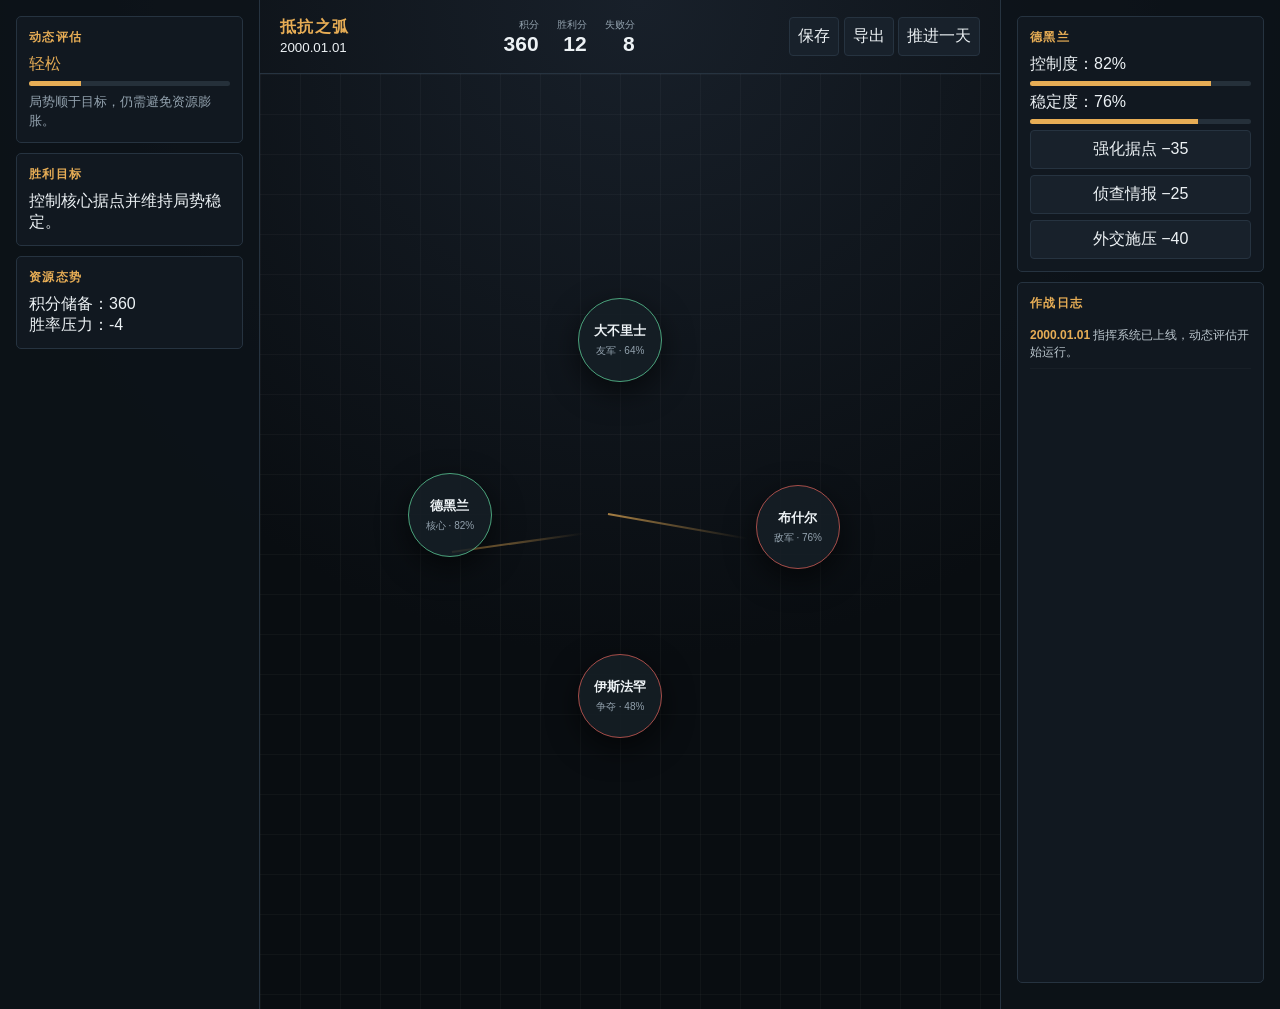
==== v2.html @ ea5e4045 "feat: 新增可独立运行的动态难度战略实验场版本" ====
<!DOCTYPE html>
<html lang="zh-CN">
<head>
<meta charset="UTF-8"><meta name="viewport" content="width=device-width,initial-scale=1"><title>抵抗之弧 · 战略实验场</title>
<style>
:root{--bg:#090d11;--panel:#111820;--panel2:#18212b;--line:#263340;--text:#edf2f5;--muted:#93a2ae;--amber:#e7ad55;--green:#64c89a;--red:#df746b;--cyan:#67b9d2}*{box-sizing:border-box}body{margin:0;background:radial-gradient(circle at 50% 0,#18202a,#090d11 55%);color:var(--text);font-family:'Microsoft YaHei UI',sans-serif}button,input,select{font:inherit}button{cursor:pointer}.shell{min-height:100vh;display:grid;grid-template-columns:260px 1fr 280px}.rail,.side{background:#0d1319cc;border-right:1px solid var(--line);padding:16px}.side{border-right:0;border-left:1px solid var(--line)}.main{display:flex;flex-direction:column}.top{height:74px;border-bottom:1px solid var(--line);display:flex;align-items:center;justify-content:space-between;padding:0 20px}.brand b{color:var(--amber);letter-spacing:.08em}.stats{display:flex;gap:18px}.stat{text-align:right}.stat span{display:block;color:var(--muted);font-size:10px}.stat b{font-size:21px}.map{position:relative;flex:1;min-height:520px;overflow:hidden}.grid{position:absolute;inset:0;background-image:linear-gradient(#ffffff08 1px,transparent 1px),linear-gradient(90deg,#ffffff08 1px,transparent 1px);background-size:40px 40px}.node{position:absolute;width:84px;height:84px;border:1px solid var(--line);border-radius:50%;display:grid;place-items:center;background:#151e26dd;text-align:center;box-shadow:0 10px 30px #0009;transition:.25s}.node:hover,.node.selected{border-color:var(--amber);transform:translateY(-3px)}.node b{display:block;font-size:13px}.node i{font-style:normal;color:var(--muted);font-size:10px}.node.enemy{border-color:#a64d49}.node.own{border-color:#4aa27b}.arc{position:absolute;height:2px;background:linear-gradient(90deg,var(--amber),transparent);transform-origin:left center;opacity:.7}.panel{background:var(--panel);border:1px solid var(--line);border-radius:5px;padding:12px;margin-bottom:10px}.panel h3{margin:0 0 8px;font-size:12px;color:var(--amber);letter-spacing:.12em}.meter{height:5px;background:#25303a;border-radius:4px;overflow:hidden;margin:6px 0}.meter i{display:block;height:100%;background:var(--amber);transition:.4s}.actions{display:grid;gap:6px}.actions button,.top button{border:1px solid var(--line);background:var(--panel2);color:var(--text);border-radius:4px;padding:8px}.actions button:hover,.top button:hover{border-color:var(--amber);color:var(--amber)}.difficulty{color:var(--amber)}.log{height:calc(100vh - 250px);overflow:auto}.log div{border-bottom:1px solid #ffffff08;padding:7px 0;font-size:12px;color:#bbc6cd}.log b{color:var(--amber)}.log .good{color:var(--green)}.log .bad{color:var(--red)}@media(max-width:900px){.shell{grid-template-columns:1fr}.rail,.side{display:none}.map{min-height:520px}}
</style>
</head>
<body>
<div class="shell">
<aside class="rail"><div class="panel"><h3>动态评估</h3><div class="difficulty" id="difficulty">标准</div><div class="meter"><i id="pressure" style="width:35%"></i></div><small id="reason" style="color:var(--muted)">局势尚未形成明显压力。</small></div><div class="panel"><h3>胜利目标</h3><div id="objective">控制核心据点并维持局势稳定。</div></div><div class="panel"><h3>资源态势</h3><div id="resources"></div></div></aside>
<main class="main"><header class="top"><div class="brand"><b>抵抗之弧</b><br><small id="date">2000.01.01</small></div><div class="stats"><div class="stat"><span>积分</span><b id="points">360</b></div><div class="stat"><span>胜利分</span><b id="victory">12</b></div><div class="stat"><span>失败分</span><b id="failure">8</b></div></div><div><button onclick="saveGame()">保存</button> <button onclick="exportSave()">导出</button> <button onclick="advanceDay()">推进一天</button></div></header><section class="map" id="map"><div class="grid"></div><div class="arc" style="left:26%;top:51%;width:18%;transform:rotate(-8deg)"></div><div class="arc" style="left:47%;top:47%;width:19%;transform:rotate(10deg)"></div><div class="node own selected" data-id="tehran" style="left:20%;top:43%"><div><b>德黑兰</b><i>核心 · 82%</i></div></div><div class="node own" data-id="tabriz" style="left:43%;top:24%"><div><b>大不里士</b><i>友军 · 64%</i></div></div><div class="node enemy" data-id="isfahan" style="left:43%;top:62%"><div><b>伊斯法罕</b><i>争夺 · 48%</i></div></div><div class="node enemy" data-id="bushehr" style="left:67%;top:44%"><div><b>布什尔</b><i>敌军 · 76%</i></div></div></section></main>
<aside class="side"><div class="panel"><h3 id="selectedName">德黑兰</h3><div id="selectedInfo"></div><div class="actions"><button onclick="action('reinforce')">强化据点 <span>−35</span></button><button onclick="action('intel')">侦查情报 <span>−25</span></button><button onclick="action('diplomacy')">外交施压 <span>−40</span></button></div></div><div class="panel"><h3>作战日志</h3><div class="log" id="log"></div></div></aside>
</div>
<script>
const nodes={tehran:{name:'德黑兰',side:'own',control:82,stability:76},tabriz:{name:'大不里士',side:'own',control:64,stability:58},isfahan:{name:'伊斯法罕',side:'enemy',control:48,stability:44},bushehr:{name:'布什尔',side:'enemy',control:76,stability:69}};
let s=JSON.parse(localStorage.getItem('svvip-v2-save')||'null')||{day:1,points:360,victory:12,failure:8,selected:'tehran',log:[{text:'指挥系统已上线，动态评估开始运行。',type:''}]};
const $=id=>document.getElementById(id);const names={reinforce:'强化据点',intel:'侦查情报',diplomacy:'外交施压'};
function date(){let d=new Date(2000,0, s.day);return d.getFullYear()+'.'+String(d.getMonth()+1).padStart(2,'0')+'.'+String(d.getDate()).padStart(2,'0')}
function assess(){let n=nodes[s.selected];let pressure=Math.max(0,Math.min(100,s.failure*1.7+(100-n.control)*.45+(100-n.stability)*.35-s.victory*.35));let level='轻松',reason='局势顺于目标，仍需避免资源膨胀。';if(pressure>62){level='地狱';reason='多重压力叠加，行动链可能随时断裂。'}else if(pressure>48){level='困难';reason='敌势与资源压力同时上升。'}else if(pressure>30){level='标准';reason='局势尚可控，关键节点需要保持关注。'}$('pressure').style.width=pressure+'%';$('difficulty').textContent=level;$('reason').textContent=reason}
function render(){$('date').textContent=date();$('points').textContent=s.points;$('victory').textContent=s.victory;$('failure').textContent=s.failure;let n=nodes[s.selected];$('selectedName').textContent=n.name;$('selectedInfo').innerHTML=`控制度：${n.control}%<div class="meter"><i style="width:${n.control}%"></i></div>稳定度：${n.stability}%<div class="meter"><i style="width:${n.stability}%"></i></div>`;$('resources').innerHTML=`<div>积分储备：${s.points}</div><div>胜率压力：${s.failure-s.victory}</div>`;assess();$('log').innerHTML=s.log.slice(-40).reverse().map(x=>`<div class="${x.type}"><b>${date()}</b> ${x.text}</div>`).join('')}
function add(text,type=''){s.log.push({text,type});if(s.log.length>100)s.log.shift()}
document.querySelectorAll('.node').forEach(e=>e.onclick=()=>{document.querySelectorAll('.node').forEach(n=>n.classList.remove('selected'));e.classList.add('selected');s.selected=e.dataset.id;render()});
function action(type){let n=nodes[s.selected],cost={reinforce:35,intel:25,diplomacy:40}[type];if(s.points<cost){add('积分不足，行动未能执行。','bad');render();return}s.points-=cost;if(type==='reinforce'){n.control=Math.min(100,n.control+7);n.stability=Math.min(100,n.stability+5);s.victory+=1;add(`${n.name}完成强化，控制度提升至 ${n.control}%。`,'good')}if(type==='intel'){n.stability=Math.max(0,n.stability-2);s.victory+=2;add(`侦查显示${n.name}稳定度为 ${n.stability}%，情报已录入。`,'good')}if(type==='diplomacy'){n.control=Math.min(100,n.control+3);n.stability=Math.min(100,n.stability+7);s.victory+=1;s.failure=Math.max(0,s.failure-1);add(`向${n.name}施加外交压力，局势风险下降。`,'good')}render()}
function advanceDay(){s.day++;s.points+=18+Math.round(nodes.tehran.control*.12);let own=Object.values(nodes).filter(n=>n.side==='own').reduce((a,n)=>a+n.control,0)/2;let enemy=Object.values(nodes).filter(n=>n.side==='enemy').reduce((a,n)=>a+n.control,0)/2;if(own>=enemy){s.victory+=1;add('友军据点整体态势改善。','good')}else{s.failure+=1;add('敌方压力继续增长，失败分上升。','bad')}Object.values(nodes).forEach(n=>n.control=Math.max(20,Math.min(100,n.control+(n.side==='enemy'?1:-1)+Math.round(Math.random()*3-1))));if(s.victory>=80&&s.day>3650){add('长期目标达成，战略胜利。','good')}if(s.failure>=92){add('失败阈值已触发，战局进入终局。','bad')}render()}
function saveGame(){localStorage.setItem('svvip-v2-save',JSON.stringify(s));add('战局已保存到本机。','good');render()}
function exportSave(){saveGame();const blob=new Blob([JSON.stringify(s,null,2)],{type:'application/json'}),url=URL.createObjectURL(blob),a=document.createElement('a');a.href=url;a.download='svvip-save.json';a.click();URL.revokeObjectURL(url)}
render();
</script>
</body>
</html>
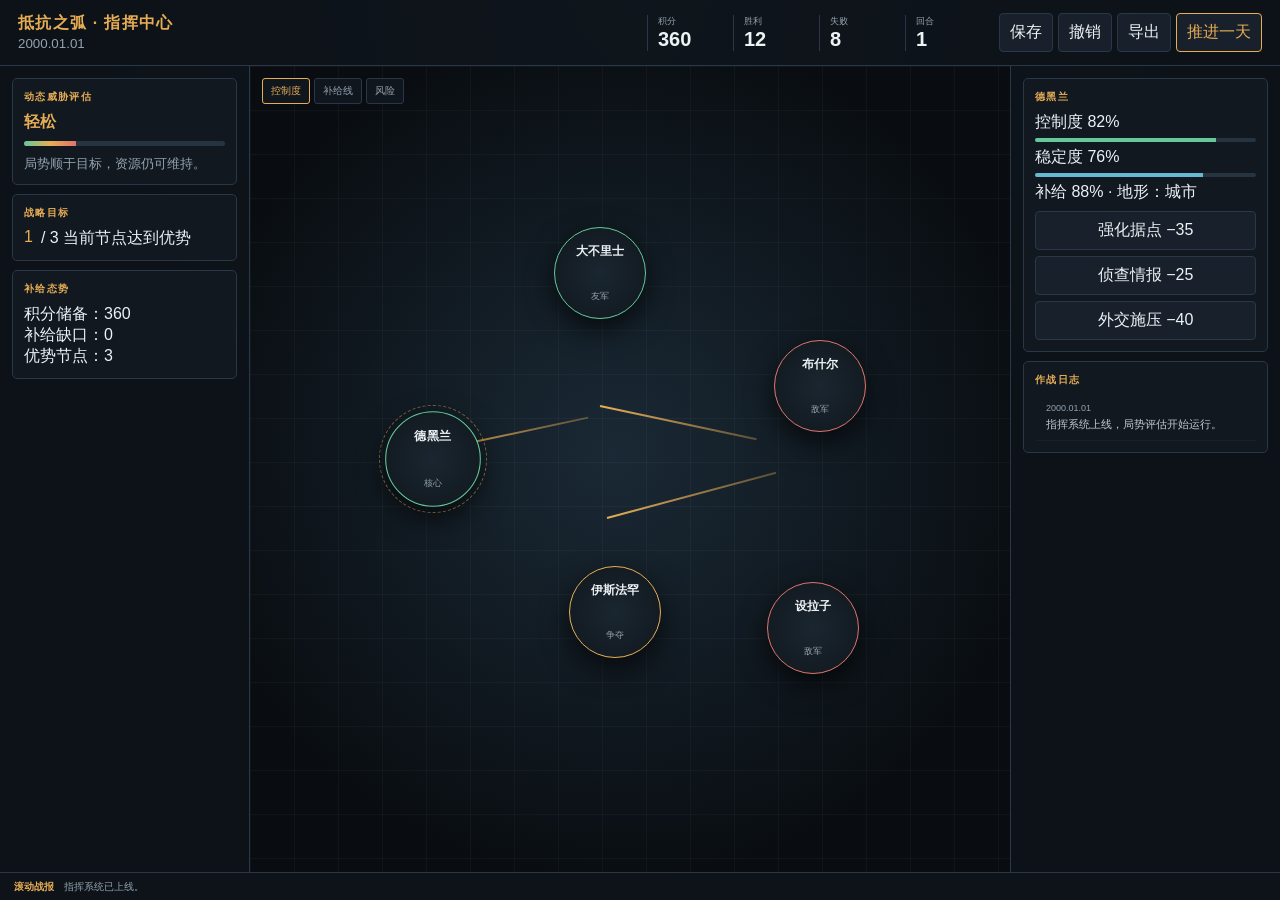
==== commit 37f0cb3a: "feat: 大幅完善单文件版动态难度、事件、撤销、存档与战报系统" ====
--- a/v2.html
+++ b/v2.html
@@ -1,31 +1,45 @@
-<!DOCTYPE html>
+<!doctype html>
 <html lang="zh-CN">
 <head>
-<meta charset="UTF-8"><meta name="viewport" content="width=device-width,initial-scale=1"><title>抵抗之弧 · 战略实验场</title>
+<meta charset="utf-8"><meta name="viewport" content="width=device-width,initial-scale=1">
+<title>抵抗之弧 · 战略指挥中心</title>
 <style>
-:root{--bg:#090d11;--panel:#111820;--panel2:#18212b;--line:#263340;--text:#edf2f5;--muted:#93a2ae;--amber:#e7ad55;--green:#64c89a;--red:#df746b;--cyan:#67b9d2}*{box-sizing:border-box}body{margin:0;background:radial-gradient(circle at 50% 0,#18202a,#090d11 55%);color:var(--text);font-family:'Microsoft YaHei UI',sans-serif}button,input,select{font:inherit}button{cursor:pointer}.shell{min-height:100vh;display:grid;grid-template-columns:260px 1fr 280px}.rail,.side{background:#0d1319cc;border-right:1px solid var(--line);padding:16px}.side{border-right:0;border-left:1px solid var(--line)}.main{display:flex;flex-direction:column}.top{height:74px;border-bottom:1px solid var(--line);display:flex;align-items:center;justify-content:space-between;padding:0 20px}.brand b{color:var(--amber);letter-spacing:.08em}.stats{display:flex;gap:18px}.stat{text-align:right}.stat span{display:block;color:var(--muted);font-size:10px}.stat b{font-size:21px}.map{position:relative;flex:1;min-height:520px;overflow:hidden}.grid{position:absolute;inset:0;background-image:linear-gradient(#ffffff08 1px,transparent 1px),linear-gradient(90deg,#ffffff08 1px,transparent 1px);background-size:40px 40px}.node{position:absolute;width:84px;height:84px;border:1px solid var(--line);border-radius:50%;display:grid;place-items:center;background:#151e26dd;text-align:center;box-shadow:0 10px 30px #0009;transition:.25s}.node:hover,.node.selected{border-color:var(--amber);transform:translateY(-3px)}.node b{display:block;font-size:13px}.node i{font-style:normal;color:var(--muted);font-size:10px}.node.enemy{border-color:#a64d49}.node.own{border-color:#4aa27b}.arc{position:absolute;height:2px;background:linear-gradient(90deg,var(--amber),transparent);transform-origin:left center;opacity:.7}.panel{background:var(--panel);border:1px solid var(--line);border-radius:5px;padding:12px;margin-bottom:10px}.panel h3{margin:0 0 8px;font-size:12px;color:var(--amber);letter-spacing:.12em}.meter{height:5px;background:#25303a;border-radius:4px;overflow:hidden;margin:6px 0}.meter i{display:block;height:100%;background:var(--amber);transition:.4s}.actions{display:grid;gap:6px}.actions button,.top button{border:1px solid var(--line);background:var(--panel2);color:var(--text);border-radius:4px;padding:8px}.actions button:hover,.top button:hover{border-color:var(--amber);color:var(--amber)}.difficulty{color:var(--amber)}.log{height:calc(100vh - 250px);overflow:auto}.log div{border-bottom:1px solid #ffffff08;padding:7px 0;font-size:12px;color:#bbc6cd}.log b{color:var(--amber)}.log .good{color:var(--green)}.log .bad{color:var(--red)}@media(max-width:900px){.shell{grid-template-columns:1fr}.rail,.side{display:none}.map{min-height:520px}}
+:root{--bg:#090d11;--panel:#111820;--panel2:#18212b;--line:#293746;--text:#edf2f5;--muted:#93a2ae;--amber:#e7ad55;--green:#64c89a;--red:#df746b;--cyan:#67b9d2}*{box-sizing:border-box}body{margin:0;background:radial-gradient(circle at 50% 0,#182431,#090d11 58%);color:var(--text);font-family:"Microsoft YaHei UI",sans-serif;overflow:hidden}button,input{font:inherit}button{cursor:pointer}.app{height:100vh;display:grid;grid-template-rows:66px 1fr 28px}.top{display:flex;align-items:center;gap:18px;padding:0 18px;border-bottom:1px solid var(--line);background:#0d1319dd}.brand{min-width:250px}.brand b{color:var(--amber);letter-spacing:.08em}.brand small{color:var(--muted)}.stats{display:flex;gap:10px;margin-left:auto}.stat{min-width:76px;border-left:1px solid var(--line);padding-left:10px}.stat span{display:block;color:var(--muted);font-size:9px}.stat b{font-size:20px}.actions{display:flex;gap:5px}.actions button,.cmd,.modal button{border:1px solid var(--line);background:var(--panel2);color:var(--text);border-radius:4px;padding:8px 10px}.actions button:hover,.cmd:hover,.modal button:hover{border-color:var(--amber);color:var(--amber)}.primary{border-color:var(--amber)!important;color:var(--amber)!important}.stage{min-height:0;display:grid;grid-template-columns:250px 1fr 270px}.rail,.lograil{min-height:0;overflow:auto;padding:12px;background:#0d1319cc}.rail{border-right:1px solid var(--line)}.lograil{border-left:1px solid var(--line)}.panel{background:var(--panel);border:1px solid var(--line);border-radius:5px;padding:11px;margin-bottom:9px}.panel h3{margin:0 0 8px;font-size:10px;color:var(--amber);letter-spacing:.13em}.pressure{height:5px;background:#263340;border-radius:4px;margin:8px 0;overflow:hidden}.pressure i{display:block;height:100%;background:linear-gradient(90deg,var(--green),var(--amber),var(--red));transition:.5s}.map{position:relative;overflow:hidden}.map:before{content:"";position:absolute;inset:0;background-image:linear-gradient(#ffffff08 1px,transparent 1px),linear-gradient(90deg,#ffffff08 1px,transparent 1px),radial-gradient(circle at 48% 48%,#1a2935,#090d11 75%);background-size:44px 44px,44px 44px,100% 100%}.map-toolbar{position:absolute;z-index:5;left:12px;top:12px;display:flex;gap:4px}.chip{border:1px solid var(--line);background:#111820d9;color:var(--muted);border-radius:3px;padding:5px 8px;font-size:10px}.chip.on{border-color:var(--amber);color:var(--amber)}.node{position:absolute;z-index:3;width:92px;height:92px;border:1px solid #4b5b68;border-radius:50%;display:grid;place-items:center;text-align:center;background:radial-gradient(circle,#1a2630,#10171d);box-shadow:0 10px 28px #000a;transition:.25s}.node:hover,.node.selected{border-color:var(--amber);transform:scale(1.04)}.node.own{border-color:var(--green)}.node.enemy{border-color:var(--red)}.node.contested{border-color:var(--amber)}.node b{display:block;font-size:12px}.node i{display:block;font-style:normal;color:var(--muted);font-size:9px}.ring{position:absolute;inset:-7px;border:1px dashed var(--amber);border-radius:50%;opacity:.45}.arc{position:absolute;z-index:1;height:2px;background:linear-gradient(90deg,var(--amber),#e7ad5555);transform-origin:left center}.map-tip{position:absolute;z-index:8;display:none;pointer-events:none;border-left:2px solid var(--amber);background:#0d1319ef;padding:7px 9px;font-size:10px}.meter{height:4px;background:#263340;border-radius:3px;overflow:hidden;margin:5px 0}.meter i{display:block;height:100%;transition:.4s}.objective{display:flex;gap:8px}.objective i{font-style:normal;color:var(--amber)}.logline{border-bottom:1px solid #ffffff09;padding:7px 2px 7px 9px;font-size:11px;color:#bdc8ce;line-height:1.55;border-left:2px solid transparent}.logline.good{border-left-color:var(--green);color:#afd4bf}.logline.bad{border-left-color:var(--red);color:#ddb0ab}.logline.warn{border-left-color:var(--amber);color:#dfc58e}.logline time{display:block;color:var(--muted);font-size:9px}.news{display:flex;align-items:center;gap:10px;padding:0 14px;border-top:1px solid var(--line);background:#0d1319;overflow:hidden;white-space:nowrap;color:var(--muted);font-size:10px}.news b{color:var(--amber)}.modalmask{position:fixed;z-index:50;inset:0;background:#050709cc;display:none;align-items:center;justify-content:center}.modalmask.show{display:flex}.modal{width:min(480px,calc(100% - 30px));border:1px solid var(--amber);border-top:3px solid var(--amber);background:var(--panel);padding:20px;border-radius:5px}.modal h2{margin:0 0 8px}.modal p{color:#bbc7ce;line-height:1.7}.choices{display:grid;gap:7px}.choices button{text-align:left}.toast{position:fixed;z-index:60;bottom:45px;left:50%;transform:translate(-50%,20px);border:1px solid var(--amber);background:#171f27;padding:9px 14px;border-radius:4px;opacity:0;transition:.25s}.toast.show{opacity:1;transform:translate(-50%,0)}@media(max-width:980px){.stage{grid-template-columns:1fr 220px}.rail{display:none}.brand{min-width:180px}.stats .stat:nth-child(n+3){display:none}}@media(max-width:680px){body{overflow:auto}.app{height:auto;min-height:100vh}.top{height:auto;min-height:66px;flex-wrap:wrap;padding:8px}.brand{min-width:150px}.stats{margin-left:0}.stage{height:620px;grid-template-columns:1fr}.lograil{display:none}.node{width:76px;height:76px}.actions button:nth-child(-n+2){display:none}.news{height:28px}}
 </style>
 </head>
 <body>
-<div class="shell">
-<aside class="rail"><div class="panel"><h3>动态评估</h3><div class="difficulty" id="difficulty">标准</div><div class="meter"><i id="pressure" style="width:35%"></i></div><small id="reason" style="color:var(--muted)">局势尚未形成明显压力。</small></div><div class="panel"><h3>胜利目标</h3><div id="objective">控制核心据点并维持局势稳定。</div></div><div class="panel"><h3>资源态势</h3><div id="resources"></div></div></aside>
-<main class="main"><header class="top"><div class="brand"><b>抵抗之弧</b><br><small id="date">2000.01.01</small></div><div class="stats"><div class="stat"><span>积分</span><b id="points">360</b></div><div class="stat"><span>胜利分</span><b id="victory">12</b></div><div class="stat"><span>失败分</span><b id="failure">8</b></div></div><div><button onclick="saveGame()">保存</button> <button onclick="exportSave()">导出</button> <button onclick="advanceDay()">推进一天</button></div></header><section class="map" id="map"><div class="grid"></div><div class="arc" style="left:26%;top:51%;width:18%;transform:rotate(-8deg)"></div><div class="arc" style="left:47%;top:47%;width:19%;transform:rotate(10deg)"></div><div class="node own selected" data-id="tehran" style="left:20%;top:43%"><div><b>德黑兰</b><i>核心 · 82%</i></div></div><div class="node own" data-id="tabriz" style="left:43%;top:24%"><div><b>大不里士</b><i>友军 · 64%</i></div></div><div class="node enemy" data-id="isfahan" style="left:43%;top:62%"><div><b>伊斯法罕</b><i>争夺 · 48%</i></div></div><div class="node enemy" data-id="bushehr" style="left:67%;top:44%"><div><b>布什尔</b><i>敌军 · 76%</i></div></div></section></main>
-<aside class="side"><div class="panel"><h3 id="selectedName">德黑兰</h3><div id="selectedInfo"></div><div class="actions"><button onclick="action('reinforce')">强化据点 <span>−35</span></button><button onclick="action('intel')">侦查情报 <span>−25</span></button><button onclick="action('diplomacy')">外交施压 <span>−40</span></button></div></div><div class="panel"><h3>作战日志</h3><div class="log" id="log"></div></div></aside>
-</div>
+<div class="app"><header class="top"><div class="brand"><b>抵抗之弧 · 指挥中心</b><br><small id="date"></small></div><div class="stats"><div class="stat"><span>积分</span><b id="points">0</b></div><div class="stat"><span>胜利</span><b id="victory">0</b></div><div class="stat"><span>失败</span><b id="failure">0</b></div><div class="stat"><span>回合</span><b id="turn">1</b></div></div><div class="actions"><button onclick="saveGame()">保存</button><button onclick="undo()" id="undoBtn">撤销</button><button onclick="exportSave()">导出</button><button class="primary" onclick="advanceDay()">推进一天</button></div></header>
+<div class="stage"><aside class="rail"><div class="panel"><h3>动态威胁评估</h3><b id="difficulty" style="color:var(--amber)">标准</b><div class="pressure"><i id="pressure" style="width:35%"></i></div><small id="reason" style="color:var(--muted)"></small></div><div class="panel"><h3>战略目标</h3><div class="objective"><i id="objectiveProgress">0</i><span>/ 3 当前节点达到优势</span></div></div><div class="panel"><h3>补给态势</h3><div id="resourceInfo"></div></div></aside>
+<main class="map" id="map"><div class="map-toolbar"><button class="chip on" onclick="setView(this,'control')">控制度</button><button class="chip" onclick="setView(this,'supply')">补给线</button><button class="chip" onclick="setView(this,'risk')">风险</button></div><div class="map-tip" id="mapTip"></div>
+<div class="arc" style="left:22%;top:48%;width:23%;transform:rotate(-12deg)"></div><div class="arc" style="left:46%;top:42%;width:21%;transform:rotate(12deg)"></div><div class="arc" style="left:47%;top:56%;width:23%;transform:rotate(-15deg)"></div>
+<div class="node own selected" data-id="tehran" style="left:18%;top:43%"><div class="ring"></div><b>德黑兰</b><i>核心</i></div><div class="node own" data-id="tabriz" style="left:40%;top:20%"><b>大不里士</b><i>友军</i></div><div class="node contested" data-id="isfahan" style="left:42%;top:62%"><b>伊斯法罕</b><i>争夺</i></div><div class="node enemy" data-id="shiraz" style="left:68%;top:64%"><b>设拉子</b><i>敌军</i></div><div class="node enemy" data-id="bushehr" style="left:69%;top:34%"><b>布什尔</b><i>敌军</i></div></main>
+<aside class="lograil"><div class="panel"><h3 id="selectedName">德黑兰</h3><div id="selectedInfo"></div><div style="display:grid;gap:6px;margin-top:8px"><button class="cmd" onclick="action('reinforce')">强化据点 −35</button><button class="cmd" onclick="action('intel')">侦查情报 −25</button><button class="cmd" onclick="action('diplomacy')">外交施压 −40</button></div></div><div class="panel"><h3>作战日志</h3><div id="log"></div></div></aside></div><footer class="news"><b>滚动战报</b><span id="ticker">指挥系统已上线。</span></footer></div>
+<div class="modalmask" id="eventMask"><div class="modal"><small id="eventTag" style="color:var(--amber)"></small><h2 id="eventTitle"></h2><p id="eventDesc"></p><div class="choices" id="eventChoices"></div></div></div><div class="modalmask" id="endingMask"><div class="modal"><small style="color:var(--amber)">战局结算</small><h2 id="endingTitle"></h2><p id="endingDesc"></p><div class="choices"><button onclick="restart()">重新开始</button><button onclick="exportSave()">导出战报</button></div></div></div><div class="toast" id="toast"></div>
 <script>
-const nodes={tehran:{name:'德黑兰',side:'own',control:82,stability:76},tabriz:{name:'大不里士',side:'own',control:64,stability:58},isfahan:{name:'伊斯法罕',side:'enemy',control:48,stability:44},bushehr:{name:'布什尔',side:'enemy',control:76,stability:69}};
-let s=JSON.parse(localStorage.getItem('svvip-v2-save')||'null')||{day:1,points:360,victory:12,failure:8,selected:'tehran',log:[{text:'指挥系统已上线，动态评估开始运行。',type:''}]};
-const $=id=>document.getElementById(id);const names={reinforce:'强化据点',intel:'侦查情报',diplomacy:'外交施压'};
-function date(){let d=new Date(2000,0, s.day);return d.getFullYear()+'.'+String(d.getMonth()+1).padStart(2,'0')+'.'+String(d.getDate()).padStart(2,'0')}
-function assess(){let n=nodes[s.selected];let pressure=Math.max(0,Math.min(100,s.failure*1.7+(100-n.control)*.45+(100-n.stability)*.35-s.victory*.35));let level='轻松',reason='局势顺于目标，仍需避免资源膨胀。';if(pressure>62){level='地狱';reason='多重压力叠加，行动链可能随时断裂。'}else if(pressure>48){level='困难';reason='敌势与资源压力同时上升。'}else if(pressure>30){level='标准';reason='局势尚可控，关键节点需要保持关注。'}$('pressure').style.width=pressure+'%';$('difficulty').textContent=level;$('reason').textContent=reason}
-function render(){$('date').textContent=date();$('points').textContent=s.points;$('victory').textContent=s.victory;$('failure').textContent=s.failure;let n=nodes[s.selected];$('selectedName').textContent=n.name;$('selectedInfo').innerHTML=`控制度：${n.control}%<div class="meter"><i style="width:${n.control}%"></i></div>稳定度：${n.stability}%<div class="meter"><i style="width:${n.stability}%"></i></div>`;$('resources').innerHTML=`<div>积分储备：${s.points}</div><div>胜率压力：${s.failure-s.victory}</div>`;assess();$('log').innerHTML=s.log.slice(-40).reverse().map(x=>`<div class="${x.type}"><b>${date()}</b> ${x.text}</div>`).join('')}
-function add(text,type=''){s.log.push({text,type});if(s.log.length>100)s.log.shift()}
-document.querySelectorAll('.node').forEach(e=>e.onclick=()=>{document.querySelectorAll('.node').forEach(n=>n.classList.remove('selected'));e.classList.add('selected');s.selected=e.dataset.id;render()});
-function action(type){let n=nodes[s.selected],cost={reinforce:35,intel:25,diplomacy:40}[type];if(s.points<cost){add('积分不足，行动未能执行。','bad');render();return}s.points-=cost;if(type==='reinforce'){n.control=Math.min(100,n.control+7);n.stability=Math.min(100,n.stability+5);s.victory+=1;add(`${n.name}完成强化，控制度提升至 ${n.control}%。`,'good')}if(type==='intel'){n.stability=Math.max(0,n.stability-2);s.victory+=2;add(`侦查显示${n.name}稳定度为 ${n.stability}%，情报已录入。`,'good')}if(type==='diplomacy'){n.control=Math.min(100,n.control+3);n.stability=Math.min(100,n.stability+7);s.victory+=1;s.failure=Math.max(0,s.failure-1);add(`向${n.name}施加外交压力，局势风险下降。`,'good')}render()}
-function advanceDay(){s.day++;s.points+=18+Math.round(nodes.tehran.control*.12);let own=Object.values(nodes).filter(n=>n.side==='own').reduce((a,n)=>a+n.control,0)/2;let enemy=Object.values(nodes).filter(n=>n.side==='enemy').reduce((a,n)=>a+n.control,0)/2;if(own>=enemy){s.victory+=1;add('友军据点整体态势改善。','good')}else{s.failure+=1;add('敌方压力继续增长，失败分上升。','bad')}Object.values(nodes).forEach(n=>n.control=Math.max(20,Math.min(100,n.control+(n.side==='enemy'?1:-1)+Math.round(Math.random()*3-1))));if(s.victory>=80&&s.day>3650){add('长期目标达成，战略胜利。','good')}if(s.failure>=92){add('失败阈值已触发，战局进入终局。','bad')}render()}
-function saveGame(){localStorage.setItem('svvip-v2-save',JSON.stringify(s));add('战局已保存到本机。','good');render()}
-function exportSave(){saveGame();const blob=new Blob([JSON.stringify(s,null,2)],{type:'application/json'}),url=URL.createObjectURL(blob),a=document.createElement('a');a.href=url;a.download='svvip-save.json';a.click();URL.revokeObjectURL(url)}
+const nodes={tehran:{name:'德黑兰',side:'own',control:82,stability:76,supply:88,terrain:'城市'},tabriz:{name:'大不里士',side:'own',control:64,stability:58,supply:72,terrain:'山地'},isfahan:{name:'伊斯法罕',side:'contested',control:48,stability:44,supply:55,terrain:'平原'},shiraz:{name:'设拉子',side:'enemy',control:76,stability:69,supply:63,terrain:'沙漠'},bushehr:{name:'布什尔',side:'enemy',control:71,stability:61,supply:67,terrain:'港口'}};
+const fresh=()=>({day:1,points:360,victory:12,failure:8,selected:'tehran',seed:Date.now()%100000,log:[{text:'指挥系统上线，局势评估开始运行。',type:'',day:1}],history:[],ended:false});
+let s=load();function load(){try{return JSON.parse(localStorage.getItem('svvip-v2-save'))||fresh()}catch(e){return fresh()}}function $(id){return document.getElementById(id)}
+function clone(){return JSON.parse(JSON.stringify(s))}function snapshot(){s.history=s.history||[];s.history.push(clone());if(s.history.length>20)s.history.shift()}function undo(){if(!s.history?.length)return toast('没有可撤销的行动');let cur=s.history.pop();s=cur;render();toast('已撤销上一行动')}
+function date(){let d=new Date(2000,0,s.day);return d.getFullYear()+'.'+String(d.getMonth()+1).padStart(2,'0')+'.'+String(d.getDate()).padStart(2,'0')}
+function rnd(){s.seed=(s.seed*48271)%2147483647;return s.seed/2147483647}
+function assess(){let n=nodes[s.selected];let pressure=Math.max(0,Math.min(100,s.failure*1.7+(100-n.control)*.45+(100-n.stability)*.35-s.victory*.35+(s.points<100?12:0)));let level='轻松',reason='局势顺于目标，资源仍可维持。';if(pressure>62){level='地狱';reason='敌军压力、补给缺口与失败分形成叠加。'}else if(pressure>48){level='困难';reason='敌势与资源压力正在同步上升。'}else if(pressure>30){level='标准';reason='局势尚可控，关键节点仍需持续投入。'}$('pressure').style.width=pressure+'%';$('difficulty').textContent=level;$('reason').textContent=reason}
+function add(text,type=''){s.log.push({text,type,day:s.day});if(s.log.length>150)s.log.shift();$('ticker').textContent=text}
+function render(){document.querySelectorAll('.node').forEach(el=>el.classList.toggle('selected',el.dataset.id===s.selected));$('date').textContent=date();$('points').textContent=s.points;$('victory').textContent=s.victory;$('failure').textContent=s.failure;$('turn').textContent=s.day;let n=nodes[s.selected];$('selectedName').textContent=n.name;$('selectedInfo').innerHTML=`控制度 ${n.control}%<div class="meter"><i style="width:${n.control}%;background:${n.control>65?'var(--green)':'var(--amber)'}"></i></div>稳定度 ${n.stability}%<div class="meter"><i style="width:${n.stability}%;background:${n.stability>65?'var(--cyan)':'var(--amber)'}"></i></div>补给 ${n.supply}% · 地形：${n.terrain}`;$('resourceInfo').innerHTML=`积分储备：${s.points}<br>补给缺口：${Math.max(0,60-Math.round(Object.values(nodes).reduce((a,n)=>a+n.supply,0)/5))}<br>优势节点：${Object.values(nodes).filter(n=>n.control>=65).length}`;$('objectiveProgress').textContent=Object.values(nodes).filter(n=>n.control>=65&&n.side==='own').length;assess();$('log').innerHTML=s.log.slice(-60).reverse().map(x=>`<div class="logline ${x.type}"><time>${dateFromTurn(x.day)}</time>${x.text}</div>`).join('');$('undoBtn').disabled=!s.history?.length}
+function dateFromTurn(t){let d=new Date(2000,0,t);return d.getFullYear()+'.'+String(d.getMonth()+1).padStart(2,'0')+'.'+String(d.getDate()).padStart(2,'0')}
+document.querySelectorAll('.node').forEach(el=>el.onclick=()=>{s.selected=el.dataset.id;render()});
+function action(type){snapshot();let n=nodes[s.selected],cost={reinforce:35,intel:25,diplomacy:40}[type];if(s.points<cost){s.history.pop();toast('积分不足，行动未能执行');return}s.points-=cost;if(type==='reinforce'){n.control=Math.min(100,n.control+7);n.stability=Math.min(100,n.stability+5);n.supply=Math.min(100,n.supply+4);s.victory+=1;add(n.name+'完成强化，控制度提升至 '+n.control+'%。','good')}if(type==='intel'){n.stability=Math.max(0,n.stability-2);n.supply=Math.min(100,n.supply+2);s.victory+=2;add('侦查确认'+n.name+'稳定度为 '+n.stability+'%，情报已录入。','good')}if(type==='diplomacy'){n.control=Math.min(100,n.control+3);n.stability=Math.min(100,n.stability+7);s.failure=Math.max(0,s.failure-1);s.victory+=1;add('向'+n.name+'施加外交压力，局势风险下降。','good')}render()}
+function advanceDay(){snapshot();s.day++;let income=18+Math.round(Object.values(nodes).filter(n=>n.side==='own').reduce((a,n)=>a+n.control*n.supply/100,0)/8);s.points+=income;Object.values(nodes).forEach(n=>{n.supply=Math.max(20,Math.min(100,n.supply+(n.side==='own'?rnd()*4-1:rnd()*3-1)));if(n.side==='enemy')n.control=Math.min(100,n.control+(rnd()<.38?1:0));if(n.side==='own')n.control=Math.min(100,n.control+(rnd()<.34?1:0));n.control=Math.max(20,n.control)});let advantage=Object.values(nodes).filter(n=>n.side==='own'&&n.control>=65).length;if(advantage>=3)s.victory++;else s.failure++;add('日结算完成：补给收入 '+income+'，全局优势节点 '+advantage+'。',advantage>=3?'good':'warn');if(s.day%9===0)randomEvent();checkEnd();render()} 
+function randomEvent(){let r=rnd(),title,desc,choices;if(r<.33){title='边境风暴';desc='强降雨切断了前线补给，指挥部必须决定优先保障哪条战线。';choices=[['紧急抢修补给线',()=>{snapshot();Object.values(nodes).forEach(n=>n.supply=Math.min(100,n.supply+5));s.points-=20;add('抢修补给线成功，物流恢复。','good')}],['保持兵力状态',()=>{snapshot();Object.values(nodes).forEach(n=>n.supply=Math.max(20,n.supply-4));add('补给优先级未调整，战区承受损失。','bad')}]]}else if(r<.66){title='地方势力接触';desc='一支地方组织提出合作，但要求公开承诺并承担政治风险。';choices=[['秘密接触',()=>{snapshot();s.points+=45;s.failure+=2;add('秘密接触成功获得资源，失败风险微升。','warn')}],['公开合作',()=>{snapshot();s.victory+=3;s.failure=Math.max(0,s.failure-1);nodes.tehran.stability+=6;add('公开合作改善了首都稳定度。','good')}]]}else{title='敌方指挥体系波动';desc='侦察显示敌方指挥链出现短暂异常，是进攻还是保存实力？';choices=[['集中行动',()=>{snapshot();nodes.isfahan.control+=9;s.points-=30;s.victory+=3;add('集中行动取得局部突破。','good')}],['继续侦查',()=>{snapshot();s.points+=10;add('继续侦查，获得额外情报资源。','good')}]]}showEvent(title,desc,choices)}
+function showEvent(title,desc,choices){$('eventTag').textContent='突发事件 · 需要决策';$('eventTitle').textContent=title;$('eventDesc').textContent=desc;$('eventChoices').innerHTML=choices.map((x,i)=>`<button onclick="eventChoice(${i})">${x[0]}</button>`).join('');window._eventChoices=choices;$('eventMask').classList.add('show')}
+function eventChoice(i){$('eventMask').classList.remove('show');snapshot();window._eventChoices[i][1]();window._eventChoices=null;render()}
+function checkEnd(){if(s.victory>=80&&Object.values(nodes).filter(n=>n.side==='own'&&n.control>=65).length>=3){ending(true,'获得长期战略优势','胜利分达到目标，并且至少三个友军核心节点保持优势。');return true}if(s.failure>=92||Object.values(nodes).every(n=>n.control<35)){ending(false,'战局失去持续能力','失败分或关键控制度已不可逆地失衡。');return true}return false}
+function ending(win,title,desc){s.ended=true;add(win?'战略目标达成，战局胜利。':'战局进入终局，指挥系统停止推进。',win?'good':'bad');$('endingTitle').textContent=title;$('endingDesc').textContent=desc+'\n胜利分 '+s.victory+' · 失败分 '+s.failure+' · 推进 '+s.day+' 天。';$('endingMask').classList.add('show')}
+function restart(){localStorage.removeItem('svvip-v2-save');s=fresh();nodes.tehran.control=82;nodes.tehran.stability=76;nodes.tehran.supply=88;nodes.tabriz.control=64;nodes.tabriz.stability=58;nodes.tabriz.supply=72;nodes.isfahan.control=48;nodes.isfahan.stability=44;nodes.isfahan.supply=55;nodes.shiraz.control=76;nodes.shiraz.stability=69;nodes.shiraz.supply=63;nodes.bushehr.control=71;nodes.bushehr.stability=61;nodes.bushehr.supply=67;$('endingMask').classList.remove('show');render()}
+function saveGame(){localStorage.setItem('svvip-v2-save',JSON.stringify(s));add('战局已保存到本机。','good');render();toast('战局已保存')}
+function exportSave(){saveGame();let data={version:'v2.0',date:date(),state:s,nodes};let blob=new Blob([JSON.stringify(data,null,2)],{type:'application/json'}),url=URL.createObjectURL(blob),a=document.createElement('a');a.href=url;a.download='抵抗之弧-战报-'+date()+'.json';a.click();URL.revokeObjectURL(url)}
+function setView(el,type){document.querySelectorAll('.chip').forEach(x=>x.classList.remove('on'));el.classList.add('on');toast(type==='control'?'已切换为控制度视图':type==='supply'?'已切换为补给视图':'已切换为风险视图')}
+function toast(text){$('toast').textContent=text;$('toast').classList.add('show');clearTimeout(window._toast);window._toast=setTimeout(()=>$('toast').classList.remove('show'),1800)}
 render();
 </script>
 </body>
-</html>
+</html>
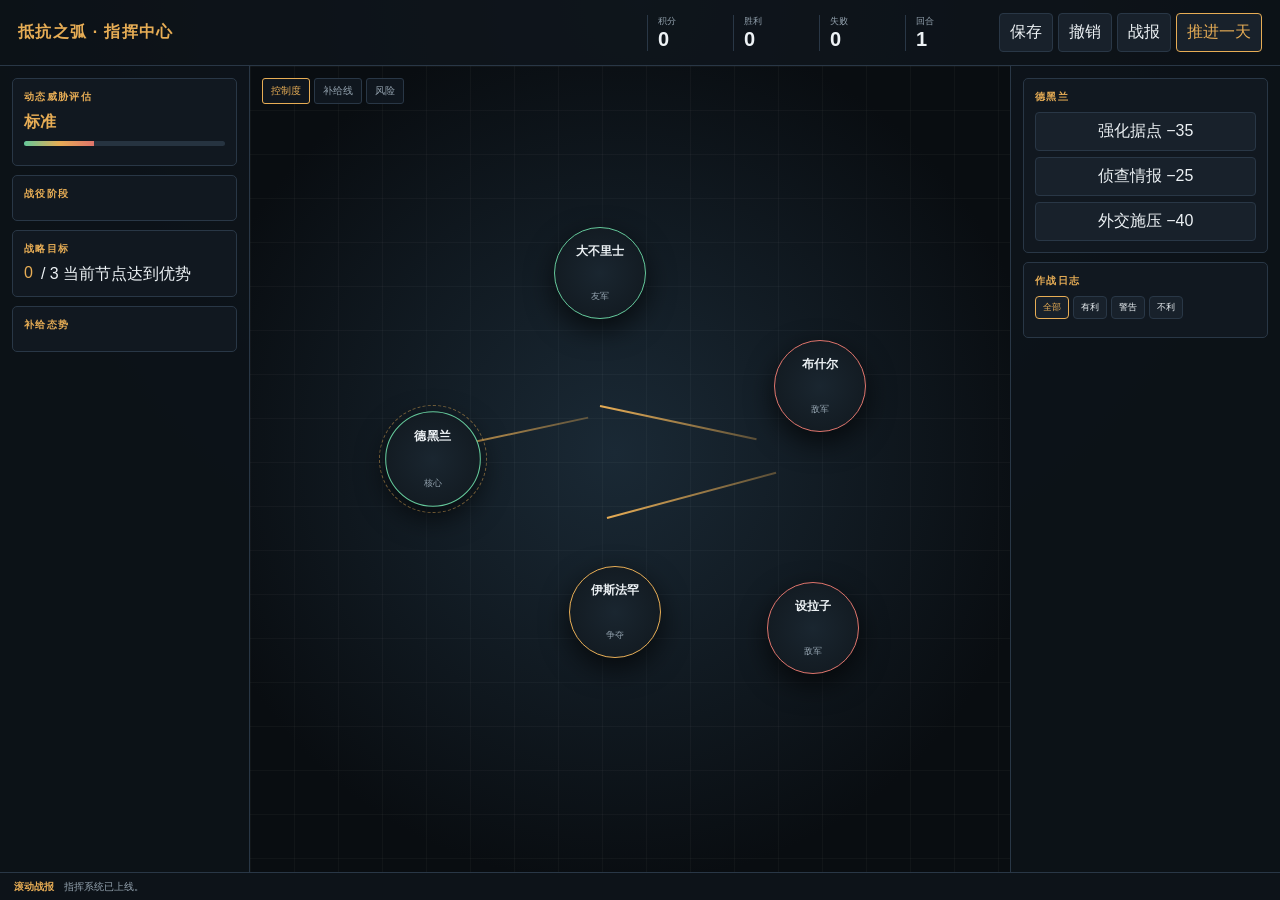
==== commit 40536767: "feat: 增加战役阶段、三类AI策略、日志筛选、键盘操作与战报复盘数据" ====
--- a/v2.html
+++ b/v2.html
@@ -4,41 +4,50 @@
 <meta charset="utf-8"><meta name="viewport" content="width=device-width,initial-scale=1">
 <title>抵抗之弧 · 战略指挥中心</title>
 <style>
-:root{--bg:#090d11;--panel:#111820;--panel2:#18212b;--line:#293746;--text:#edf2f5;--muted:#93a2ae;--amber:#e7ad55;--green:#64c89a;--red:#df746b;--cyan:#67b9d2}*{box-sizing:border-box}body{margin:0;background:radial-gradient(circle at 50% 0,#182431,#090d11 58%);color:var(--text);font-family:"Microsoft YaHei UI",sans-serif;overflow:hidden}button,input{font:inherit}button{cursor:pointer}.app{height:100vh;display:grid;grid-template-rows:66px 1fr 28px}.top{display:flex;align-items:center;gap:18px;padding:0 18px;border-bottom:1px solid var(--line);background:#0d1319dd}.brand{min-width:250px}.brand b{color:var(--amber);letter-spacing:.08em}.brand small{color:var(--muted)}.stats{display:flex;gap:10px;margin-left:auto}.stat{min-width:76px;border-left:1px solid var(--line);padding-left:10px}.stat span{display:block;color:var(--muted);font-size:9px}.stat b{font-size:20px}.actions{display:flex;gap:5px}.actions button,.cmd,.modal button{border:1px solid var(--line);background:var(--panel2);color:var(--text);border-radius:4px;padding:8px 10px}.actions button:hover,.cmd:hover,.modal button:hover{border-color:var(--amber);color:var(--amber)}.primary{border-color:var(--amber)!important;color:var(--amber)!important}.stage{min-height:0;display:grid;grid-template-columns:250px 1fr 270px}.rail,.lograil{min-height:0;overflow:auto;padding:12px;background:#0d1319cc}.rail{border-right:1px solid var(--line)}.lograil{border-left:1px solid var(--line)}.panel{background:var(--panel);border:1px solid var(--line);border-radius:5px;padding:11px;margin-bottom:9px}.panel h3{margin:0 0 8px;font-size:10px;color:var(--amber);letter-spacing:.13em}.pressure{height:5px;background:#263340;border-radius:4px;margin:8px 0;overflow:hidden}.pressure i{display:block;height:100%;background:linear-gradient(90deg,var(--green),var(--amber),var(--red));transition:.5s}.map{position:relative;overflow:hidden}.map:before{content:"";position:absolute;inset:0;background-image:linear-gradient(#ffffff08 1px,transparent 1px),linear-gradient(90deg,#ffffff08 1px,transparent 1px),radial-gradient(circle at 48% 48%,#1a2935,#090d11 75%);background-size:44px 44px,44px 44px,100% 100%}.map-toolbar{position:absolute;z-index:5;left:12px;top:12px;display:flex;gap:4px}.chip{border:1px solid var(--line);background:#111820d9;color:var(--muted);border-radius:3px;padding:5px 8px;font-size:10px}.chip.on{border-color:var(--amber);color:var(--amber)}.node{position:absolute;z-index:3;width:92px;height:92px;border:1px solid #4b5b68;border-radius:50%;display:grid;place-items:center;text-align:center;background:radial-gradient(circle,#1a2630,#10171d);box-shadow:0 10px 28px #000a;transition:.25s}.node:hover,.node.selected{border-color:var(--amber);transform:scale(1.04)}.node.own{border-color:var(--green)}.node.enemy{border-color:var(--red)}.node.contested{border-color:var(--amber)}.node b{display:block;font-size:12px}.node i{display:block;font-style:normal;color:var(--muted);font-size:9px}.ring{position:absolute;inset:-7px;border:1px dashed var(--amber);border-radius:50%;opacity:.45}.arc{position:absolute;z-index:1;height:2px;background:linear-gradient(90deg,var(--amber),#e7ad5555);transform-origin:left center}.map-tip{position:absolute;z-index:8;display:none;pointer-events:none;border-left:2px solid var(--amber);background:#0d1319ef;padding:7px 9px;font-size:10px}.meter{height:4px;background:#263340;border-radius:3px;overflow:hidden;margin:5px 0}.meter i{display:block;height:100%;transition:.4s}.objective{display:flex;gap:8px}.objective i{font-style:normal;color:var(--amber)}.logline{border-bottom:1px solid #ffffff09;padding:7px 2px 7px 9px;font-size:11px;color:#bdc8ce;line-height:1.55;border-left:2px solid transparent}.logline.good{border-left-color:var(--green);color:#afd4bf}.logline.bad{border-left-color:var(--red);color:#ddb0ab}.logline.warn{border-left-color:var(--amber);color:#dfc58e}.logline time{display:block;color:var(--muted);font-size:9px}.news{display:flex;align-items:center;gap:10px;padding:0 14px;border-top:1px solid var(--line);background:#0d1319;overflow:hidden;white-space:nowrap;color:var(--muted);font-size:10px}.news b{color:var(--amber)}.modalmask{position:fixed;z-index:50;inset:0;background:#050709cc;display:none;align-items:center;justify-content:center}.modalmask.show{display:flex}.modal{width:min(480px,calc(100% - 30px));border:1px solid var(--amber);border-top:3px solid var(--amber);background:var(--panel);padding:20px;border-radius:5px}.modal h2{margin:0 0 8px}.modal p{color:#bbc7ce;line-height:1.7}.choices{display:grid;gap:7px}.choices button{text-align:left}.toast{position:fixed;z-index:60;bottom:45px;left:50%;transform:translate(-50%,20px);border:1px solid var(--amber);background:#171f27;padding:9px 14px;border-radius:4px;opacity:0;transition:.25s}.toast.show{opacity:1;transform:translate(-50%,0)}@media(max-width:980px){.stage{grid-template-columns:1fr 220px}.rail{display:none}.brand{min-width:180px}.stats .stat:nth-child(n+3){display:none}}@media(max-width:680px){body{overflow:auto}.app{height:auto;min-height:100vh}.top{height:auto;min-height:66px;flex-wrap:wrap;padding:8px}.brand{min-width:150px}.stats{margin-left:0}.stage{height:620px;grid-template-columns:1fr}.lograil{display:none}.node{width:76px;height:76px}.actions button:nth-child(-n+2){display:none}.news{height:28px}}
+:root{--bg:#090d11;--panel:#111820;--panel2:#18212b;--line:#293746;--text:#edf2f5;--muted:#93a2ae;--amber:#e7ad55;--green:#64c89a;--red:#df746b;--cyan:#67b9d2}*{box-sizing:border-box}body{margin:0;background:radial-gradient(circle at 50% 0,#182431,#090d11 58%);color:var(--text);font-family:"Microsoft YaHei UI",sans-serif;overflow:hidden}button,input{font:inherit}button{cursor:pointer}.app{height:100vh;display:grid;grid-template-rows:66px 1fr 28px}.top{display:flex;align-items:center;gap:18px;padding:0 18px;border-bottom:1px solid var(--line);background:#0d1319dd}.brand{min-width:250px}.brand b{color:var(--amber);letter-spacing:.08em}.brand small{color:var(--muted)}.stats{display:flex;gap:10px;margin-left:auto}.stat{min-width:76px;border-left:1px solid var(--line);padding-left:10px}.stat span{display:block;color:var(--muted);font-size:9px}.stat b{font-size:20px}.actions{display:flex;gap:5px}.actions button,.cmd,.modal button,.filter{border:1px solid var(--line);background:var(--panel2);color:var(--text);border-radius:4px;padding:8px 10px}.actions button:hover,.cmd:hover,.modal button:hover,.filter:hover{border-color:var(--amber);color:var(--amber)}.primary{border-color:var(--amber)!important;color:var(--amber)!important}.stage{min-height:0;display:grid;grid-template-columns:250px 1fr 270px}.rail,.lograil{min-height:0;overflow:auto;padding:12px;background:#0d1319cc}.rail{border-right:1px solid var(--line)}.lograil{border-left:1px solid var(--line)}.panel{background:var(--panel);border:1px solid var(--line);border-radius:5px;padding:11px;margin-bottom:9px}.panel h3{margin:0 0 8px;font-size:10px;color:var(--amber);letter-spacing:.13em}.pressure{height:5px;background:#263340;border-radius:4px;margin:8px 0;overflow:hidden}.pressure i{display:block;height:100%;background:linear-gradient(90deg,var(--green),var(--amber),var(--red));transition:.5s}.map{position:relative;overflow:hidden}.map:before{content:"";position:absolute;inset:0;background-image:linear-gradient(#ffffff08 1px,transparent 1px),linear-gradient(90deg,#ffffff08 1px,transparent 1px),radial-gradient(circle at 48% 48%,#1a2935,#090d11 75%);background-size:44px 44px,44px 44px,100% 100%}.map-toolbar{position:absolute;z-index:5;left:12px;top:12px;display:flex;gap:4px}.chip{border:1px solid var(--line);background:#111820d9;color:var(--muted);border-radius:3px;padding:5px 8px;font-size:10px}.chip.on{border-color:var(--amber);color:var(--amber)}.node{position:absolute;z-index:3;width:92px;height:92px;border:1px solid #4b5b68;border-radius:50%;display:grid;place-items:center;text-align:center;background:radial-gradient(circle,#1a2630,#10171d);box-shadow:0 10px 28px #000a;transition:.25s}.node:hover,.node.selected{border-color:var(--amber);transform:scale(1.04)}.node.own{border-color:var(--green)}.node.enemy{border-color:var(--red)}.node.contested{border-color:var(--amber)}.node b{display:block;font-size:12px}.node i{display:block;font-style:normal;color:var(--muted);font-size:9px}.ring{position:absolute;inset:-7px;border:1px dashed var(--amber);border-radius:50%;opacity:.45}.arc{position:absolute;z-index:1;height:2px;background:linear-gradient(90deg,var(--amber),#e7ad5555);transform-origin:left center}.map-tip{position:absolute;z-index:8;display:none;pointer-events:none;border-left:2px solid var(--amber);background:#0d1319ef;padding:7px 9px;font-size:10px}.meter{height:4px;background:#263340;border-radius:3px;overflow:hidden;margin:5px 0}.meter i{display:block;height:100%;transition:.4s}.objective{display:flex;gap:8px}.objective i{font-style:normal;color:var(--amber)}.logline{border-bottom:1px solid #ffffff09;padding:7px 2px 7px 9px;font-size:11px;color:#bdc8ce;line-height:1.55;border-left:2px solid transparent}.logline.good{border-left-color:var(--green);color:#afd4bf}.logline.bad{border-left-color:var(--red);color:#ddb0ab}.logline.warn{border-left-color:var(--amber);color:#dfc58e}.logline time{display:block;color:var(--muted);font-size:9px}.news{display:flex;align-items:center;gap:10px;padding:0 14px;border-top:1px solid var(--line);background:#0d1319;overflow:hidden;white-space:nowrap;color:var(--muted);font-size:10px}.news b{color:var(--amber)}.modalmask{position:fixed;z-index:50;inset:0;background:#050709cc;display:none;align-items:center;justify-content:center}.modalmask.show{display:flex}.modal{width:min(480px,calc(100% - 30px));border:1px solid var(--amber);border-top:3px solid var(--amber);background:var(--panel);padding:20px;border-radius:5px}.modal h2{margin:0 0 8px}.modal p{color:#bbc7ce;line-height:1.7}.choices{display:grid;gap:7px}.choices button{text-align:left}.toast{position:fixed;z-index:60;bottom:45px;left:50%;transform:translate(-50%,20px);border:1px solid var(--amber);background:#171f27;padding:9px 14px;border-radius:4px;opacity:0;transition:.25s}.toast.show{opacity:1;transform:translate(-50%,0)}.filters{display:flex;gap:4px;margin-bottom:7px}.filter{padding:4px 7px;font-size:9px}.filter.on{border-color:var(--amber);color:var(--amber)}.progress{display:grid;grid-template-columns:repeat(4,1fr);gap:4px}.progress i{height:5px;background:#263340;border-radius:2px}.progress i.on{background:var(--amber)}@media(max-width:980px){.stage{grid-template-columns:1fr 220px}.rail{display:none}.brand{min-width:180px}.stats .stat:nth-child(n+3){display:none}}@media(max-width:680px){body{overflow:auto}.app{height:auto;min-height:100vh}.top{height:auto;min-height:66px;flex-wrap:wrap;padding:8px}.brand{min-width:150px}.stats{margin-left:0}.stage{height:620px;grid-template-columns:1fr}.lograil{display:none}.node{width:76px;height:76px}.actions button:nth-child(-n+2){display:none}.news{height:28px}}
 </style>
 </head>
 <body>
-<div class="app"><header class="top"><div class="brand"><b>抵抗之弧 · 指挥中心</b><br><small id="date"></small></div><div class="stats"><div class="stat"><span>积分</span><b id="points">0</b></div><div class="stat"><span>胜利</span><b id="victory">0</b></div><div class="stat"><span>失败</span><b id="failure">0</b></div><div class="stat"><span>回合</span><b id="turn">1</b></div></div><div class="actions"><button onclick="saveGame()">保存</button><button onclick="undo()" id="undoBtn">撤销</button><button onclick="exportSave()">导出</button><button class="primary" onclick="advanceDay()">推进一天</button></div></header>
-<div class="stage"><aside class="rail"><div class="panel"><h3>动态威胁评估</h3><b id="difficulty" style="color:var(--amber)">标准</b><div class="pressure"><i id="pressure" style="width:35%"></i></div><small id="reason" style="color:var(--muted)"></small></div><div class="panel"><h3>战略目标</h3><div class="objective"><i id="objectiveProgress">0</i><span>/ 3 当前节点达到优势</span></div></div><div class="panel"><h3>补给态势</h3><div id="resourceInfo"></div></div></aside>
-<main class="map" id="map"><div class="map-toolbar"><button class="chip on" onclick="setView(this,'control')">控制度</button><button class="chip" onclick="setView(this,'supply')">补给线</button><button class="chip" onclick="setView(this,'risk')">风险</button></div><div class="map-tip" id="mapTip"></div>
+<div class="app"><header class="top"><div class="brand"><b>抵抗之弧 · 指挥中心</b><br><small id="date"></small></div><div class="stats"><div class="stat"><span>积分</span><b id="points">0</b></div><div class="stat"><span>胜利</span><b id="victory">0</b></div><div class="stat"><span>失败</span><b id="failure">0</b></div><div class="stat"><span>回合</span><b id="turn">1</b></div></div><div class="actions"><button onclick="saveGame()">保存</button><button onclick="undo()" id="undoBtn">撤销</button><button onclick="exportSave()">战报</button><button class="primary" onclick="advanceDay()">推进一天</button></div></header>
+<div class="stage"><aside class="rail"><div class="panel"><h3>动态威胁评估</h3><b id="difficulty" style="color:var(--amber)">标准</b><div class="pressure"><i id="pressure" style="width:35%"></i></div><small id="reason" style="color:var(--muted)"></small></div><div class="panel"><h3>战役阶段</h3><div class="progress" id="phases"></div><small id="phaseText" style="color:var(--muted)"></small></div><div class="panel"><h3>战略目标</h3><div class="objective"><i id="objectiveProgress">0</i><span>/ 3 当前节点达到优势</span></div></div><div class="panel"><h3>补给态势</h3><div id="resourceInfo"></div></div></aside>
+<main class="map" id="map"><div class="map-toolbar"><button class="chip on" data-view="control" onclick="setView(this)">控制度</button><button class="chip" data-view="supply" onclick="setView(this)">补给线</button><button class="chip" data-view="risk" onclick="setView(this)">风险</button></div><div class="map-tip" id="mapTip"></div>
 <div class="arc" style="left:22%;top:48%;width:23%;transform:rotate(-12deg)"></div><div class="arc" style="left:46%;top:42%;width:21%;transform:rotate(12deg)"></div><div class="arc" style="left:47%;top:56%;width:23%;transform:rotate(-15deg)"></div>
 <div class="node own selected" data-id="tehran" style="left:18%;top:43%"><div class="ring"></div><b>德黑兰</b><i>核心</i></div><div class="node own" data-id="tabriz" style="left:40%;top:20%"><b>大不里士</b><i>友军</i></div><div class="node contested" data-id="isfahan" style="left:42%;top:62%"><b>伊斯法罕</b><i>争夺</i></div><div class="node enemy" data-id="shiraz" style="left:68%;top:64%"><b>设拉子</b><i>敌军</i></div><div class="node enemy" data-id="bushehr" style="left:69%;top:34%"><b>布什尔</b><i>敌军</i></div></main>
-<aside class="lograil"><div class="panel"><h3 id="selectedName">德黑兰</h3><div id="selectedInfo"></div><div style="display:grid;gap:6px;margin-top:8px"><button class="cmd" onclick="action('reinforce')">强化据点 −35</button><button class="cmd" onclick="action('intel')">侦查情报 −25</button><button class="cmd" onclick="action('diplomacy')">外交施压 −40</button></div></div><div class="panel"><h3>作战日志</h3><div id="log"></div></div></aside></div><footer class="news"><b>滚动战报</b><span id="ticker">指挥系统已上线。</span></footer></div>
+<aside class="lograil"><div class="panel"><h3 id="selectedName">德黑兰</h3><div id="selectedInfo"></div><div style="display:grid;gap:6px;margin-top:8px"><button class="cmd" onclick="action('reinforce')">强化据点 −35</button><button class="cmd" onclick="action('intel')">侦查情报 −25</button><button class="cmd" onclick="action('diplomacy')">外交施压 −40</button></div></div><div class="panel"><h3>作战日志</h3><div class="filters"><button class="filter on" onclick="filterLog(this,'all')">全部</button><button class="filter" onclick="filterLog(this,'good')">有利</button><button class="filter" onclick="filterLog(this,'warn')">警告</button><button class="filter" onclick="filterLog(this,'bad')">不利</button></div><div id="log"></div></div></aside></div><footer class="news"><b>滚动战报</b><span id="ticker">指挥系统已上线。</span></footer></div>
 <div class="modalmask" id="eventMask"><div class="modal"><small id="eventTag" style="color:var(--amber)"></small><h2 id="eventTitle"></h2><p id="eventDesc"></p><div class="choices" id="eventChoices"></div></div></div><div class="modalmask" id="endingMask"><div class="modal"><small style="color:var(--amber)">战局结算</small><h2 id="endingTitle"></h2><p id="endingDesc"></p><div class="choices"><button onclick="restart()">重新开始</button><button onclick="exportSave()">导出战报</button></div></div></div><div class="toast" id="toast"></div>
 <script>
 const nodes={tehran:{name:'德黑兰',side:'own',control:82,stability:76,supply:88,terrain:'城市'},tabriz:{name:'大不里士',side:'own',control:64,stability:58,supply:72,terrain:'山地'},isfahan:{name:'伊斯法罕',side:'contested',control:48,stability:44,supply:55,terrain:'平原'},shiraz:{name:'设拉子',side:'enemy',control:76,stability:69,supply:63,terrain:'沙漠'},bushehr:{name:'布什尔',side:'enemy',control:71,stability:61,supply:67,terrain:'港口'}};
-const fresh=()=>({day:1,points:360,victory:12,failure:8,selected:'tehran',seed:Date.now()%100000,log:[{text:'指挥系统上线，局势评估开始运行。',type:'',day:1}],history:[],ended:false});
-let s=load();function load(){try{return JSON.parse(localStorage.getItem('svvip-v2-save'))||fresh()}catch(e){return fresh()}}function $(id){return document.getElementById(id)}
-function clone(){return JSON.parse(JSON.stringify(s))}function snapshot(){s.history=s.history||[];s.history.push(clone());if(s.history.length>20)s.history.shift()}function undo(){if(!s.history?.length)return toast('没有可撤销的行动');let cur=s.history.pop();s=cur;render();toast('已撤销上一行动')}
+const fresh=()=>({day:1,points:360,victory:12,failure:8,selected:'tehran',seed:Date.now()%100000,log:[{text:'指挥系统上线，局势评估开始运行。',type:'',day:1}],history:[],snapshots:[],phase:0,aiStyle:'稳健型',ended:false,acted:0});
+let s=load(),activeFilter='all',view='control';function load(){try{return JSON.parse(localStorage.getItem('svvip-v2-save'))||fresh()}catch(e){return fresh()}}function $(id){return document.getElementById(id)}
+function clone(o=){return JSON.parse(JSON.stringify(o))} // cloned state helper
+function snapshot(){s.history=s.history||[];s.history.push(clone(s));if(s.history.length>20)s.history.shift()}
+function undo(){if(!s.history?.length)return toast('没有可撤销的行动');s=s.history.pop();render();toast('已撤销上一行动')}
 function date(){let d=new Date(2000,0,s.day);return d.getFullYear()+'.'+String(d.getMonth()+1).padStart(2,'0')+'.'+String(d.getDate()).padStart(2,'0')}
 function rnd(){s.seed=(s.seed*48271)%2147483647;return s.seed/2147483647}
-function assess(){let n=nodes[s.selected];let pressure=Math.max(0,Math.min(100,s.failure*1.7+(100-n.control)*.45+(100-n.stability)*.35-s.victory*.35+(s.points<100?12:0)));let level='轻松',reason='局势顺于目标，资源仍可维持。';if(pressure>62){level='地狱';reason='敌军压力、补给缺口与失败分形成叠加。'}else if(pressure>48){level='困难';reason='敌势与资源压力正在同步上升。'}else if(pressure>30){level='标准';reason='局势尚可控，关键节点仍需持续投入。'}$('pressure').style.width=pressure+'%';$('difficulty').textContent=level;$('reason').textContent=reason}
 function add(text,type=''){s.log.push({text,type,day:s.day});if(s.log.length>150)s.log.shift();$('ticker').textContent=text}
-function render(){document.querySelectorAll('.node').forEach(el=>el.classList.toggle('selected',el.dataset.id===s.selected));$('date').textContent=date();$('points').textContent=s.points;$('victory').textContent=s.victory;$('failure').textContent=s.failure;$('turn').textContent=s.day;let n=nodes[s.selected];$('selectedName').textContent=n.name;$('selectedInfo').innerHTML=`控制度 ${n.control}%<div class="meter"><i style="width:${n.control}%;background:${n.control>65?'var(--green)':'var(--amber)'}"></i></div>稳定度 ${n.stability}%<div class="meter"><i style="width:${n.stability}%;background:${n.stability>65?'var(--cyan)':'var(--amber)'}"></i></div>补给 ${n.supply}% · 地形：${n.terrain}`;$('resourceInfo').innerHTML=`积分储备：${s.points}<br>补给缺口：${Math.max(0,60-Math.round(Object.values(nodes).reduce((a,n)=>a+n.supply,0)/5))}<br>优势节点：${Object.values(nodes).filter(n=>n.control>=65).length}`;$('objectiveProgress').textContent=Object.values(nodes).filter(n=>n.control>=65&&n.side==='own').length;assess();$('log').innerHTML=s.log.slice(-60).reverse().map(x=>`<div class="logline ${x.type}"><time>${dateFromTurn(x.day)}</time>${x.text}</div>`).join('');$('undoBtn').disabled=!s.history?.length}
+function assess(){let n=nodes[s.selected];let pressure=Math.max(0,Math.min(100,s.failure*1.7+(100-n.control)*.45+(100-n.stability)*.35-s.victory*.35+(s.points<100?12:0)+(s.phase*4)));let level='轻松',reason='局势顺于目标，资源仍可维持。';if(pressure>62){level='地狱';reason='敌军压力、补给缺口与失败分形成叠加。'}else if(pressure>48){level='困难';reason='敌势与资源压力正在同步上升。'}else if(pressure>30){level='标准';reason='局势尚可控，关键节点仍需持续投入。'}$('pressure').style.width=pressure+'%';$('difficulty').textContent=level+' · '+s.aiStyle;$('reason').textContent=reason}
+function render(){document.querySelectorAll('.node').forEach(el=>el.classList.toggle('selected',el.dataset.id===s.selected));$('date').textContent=date();$('points').textContent=s.points;$('victory').textContent=s.victory;$('failure').textContent=s.failure;$('turn').textContent=s.day;let n=nodes[s.selected];$('selectedName').textContent=n.name;$('selectedInfo').innerHTML=`控制度 ${n.control}%<div class="meter"><i style="width:${n.control}%;background:${n.control>65?'var(--green)':'var(--amber)'}"></i></div>稳定度 ${n.stability}%<div class="meter"><i style="width:${n.stability}%;background:${n.stability>65?'var(--cyan)':'var(--amber)'}"></i></div>补给 ${n.supply}% · 地形：${n.terrain}`;$('resourceInfo').innerHTML=`积分储备：${s.points}<br>补给缺口：${Math.max(0,60-Math.round(Object.values(nodes).reduce((a,n)=>a+n.supply,0)/5))}<br>优势节点：${Object.values(nodes).filter(n=>n.control>=65).length}`;$('objectiveProgress').textContent=Object.values(nodes).filter(n=>n.side==='own'&&n.control>=65).length;assess();renderPhases();renderLog();$('undoBtn').disabled=!s.history?.length}
+function renderPhases(){let names=['侦查阶段','前沿争夺','城市作战','决战阶段'],p=s.phase||0;$('phases').innerHTML=names.map((_,i)=>'<i class="'+(i<=p?'on':'')+'" title="'+names[i]+'"></i>').join('');$('phaseText').textContent=names[p]+' · '+(p===3?'进入终局决战':'稳步推进战役')}
+function renderLog(){let rows=s.log.slice().reverse().filter(x=>activeFilter==='all'||x.type===activeFilter);$('log').innerHTML=rows.slice(0,60).map(x=>`<div class="logline ${x.type}"><time>${dateFromTurn(x.day)}</time>${x.text}</div>`).join('')}
 function dateFromTurn(t){let d=new Date(2000,0,t);return d.getFullYear()+'.'+String(d.getMonth()+1).padStart(2,'0')+'.'+String(d.getDate()).padStart(2,'0')}
+function filterLog(el,type){document.querySelectorAll('.filter').forEach(x=>x.classList.remove('on'));el.classList.add('on');activeFilter=type;renderLog()}
 document.querySelectorAll('.node').forEach(el=>el.onclick=()=>{s.selected=el.dataset.id;render()});
-function action(type){snapshot();let n=nodes[s.selected],cost={reinforce:35,intel:25,diplomacy:40}[type];if(s.points<cost){s.history.pop();toast('积分不足，行动未能执行');return}s.points-=cost;if(type==='reinforce'){n.control=Math.min(100,n.control+7);n.stability=Math.min(100,n.stability+5);n.supply=Math.min(100,n.supply+4);s.victory+=1;add(n.name+'完成强化，控制度提升至 '+n.control+'%。','good')}if(type==='intel'){n.stability=Math.max(0,n.stability-2);n.supply=Math.min(100,n.supply+2);s.victory+=2;add('侦查确认'+n.name+'稳定度为 '+n.stability+'%，情报已录入。','good')}if(type==='diplomacy'){n.control=Math.min(100,n.control+3);n.stability=Math.min(100,n.stability+7);s.failure=Math.max(0,s.failure-1);s.victory+=1;add('向'+n.name+'施加外交压力，局势风险下降。','good')}render()}
-function advanceDay(){snapshot();s.day++;let income=18+Math.round(Object.values(nodes).filter(n=>n.side==='own').reduce((a,n)=>a+n.control*n.supply/100,0)/8);s.points+=income;Object.values(nodes).forEach(n=>{n.supply=Math.max(20,Math.min(100,n.supply+(n.side==='own'?rnd()*4-1:rnd()*3-1)));if(n.side==='enemy')n.control=Math.min(100,n.control+(rnd()<.38?1:0));if(n.side==='own')n.control=Math.min(100,n.control+(rnd()<.34?1:0));n.control=Math.max(20,n.control)});let advantage=Object.values(nodes).filter(n=>n.side==='own'&&n.control>=65).length;if(advantage>=3)s.victory++;else s.failure++;add('日结算完成：补给收入 '+income+'，全局优势节点 '+advantage+'。',advantage>=3?'good':'warn');if(s.day%9===0)randomEvent();checkEnd();render()} 
-function randomEvent(){let r=rnd(),title,desc,choices;if(r<.33){title='边境风暴';desc='强降雨切断了前线补给，指挥部必须决定优先保障哪条战线。';choices=[['紧急抢修补给线',()=>{snapshot();Object.values(nodes).forEach(n=>n.supply=Math.min(100,n.supply+5));s.points-=20;add('抢修补给线成功，物流恢复。','good')}],['保持兵力状态',()=>{snapshot();Object.values(nodes).forEach(n=>n.supply=Math.max(20,n.supply-4));add('补给优先级未调整，战区承受损失。','bad')}]]}else if(r<.66){title='地方势力接触';desc='一支地方组织提出合作，但要求公开承诺并承担政治风险。';choices=[['秘密接触',()=>{snapshot();s.points+=45;s.failure+=2;add('秘密接触成功获得资源，失败风险微升。','warn')}],['公开合作',()=>{snapshot();s.victory+=3;s.failure=Math.max(0,s.failure-1);nodes.tehran.stability+=6;add('公开合作改善了首都稳定度。','good')}]]}else{title='敌方指挥体系波动';desc='侦察显示敌方指挥链出现短暂异常，是进攻还是保存实力？';choices=[['集中行动',()=>{snapshot();nodes.isfahan.control+=9;s.points-=30;s.victory+=3;add('集中行动取得局部突破。','good')}],['继续侦查',()=>{snapshot();s.points+=10;add('继续侦查，获得额外情报资源。','good')}]]}showEvent(title,desc,choices)}
+function action(type){snapshot();let n=nodes[s.selected],cost={reinforce:35,intel:25,diplomacy:40}[type];if(s.points<cost){s.history.pop();toast('积分不足，行动未能执行');return}s.points-=cost;s.acted++;if(type==='reinforce'){n.control=Math.min(100,n.control+7);n.stability=Math.min(100,n.stability+5);n.supply=Math.min(100,n.supply+4);s.victory+=1;add(n.name+'完成强化，控制度提升至 '+n.control+'%。','good')}if(type==='intel'){n.stability=Math.max(0,n.stability-2);n.supply=Math.min(100,n.supply+2);s.victory+=2;add('侦查确认'+n.name+'稳定度为 '+n.stability+'%，情报已录入。','good')}if(type==='diplomacy'){n.control=Math.min(100,n.control+3);n.stability=Math.min(100,n.stability+7);s.failure=Math.max(0,s.failure-1);s.victory+=1;add('向'+n.name+'施加外交压力，局势风险下降。','good')}render()}
+function advanceDay(){snapshot();s.day++;let income=18+Math.round(Object.values(nodes).filter(n=>n.side==='own').reduce((a,n)=>a+n.control*n.supply/100,0)/8);s.points+=income;aiTurn();Object.values(nodes).forEach(n=>{n.supply=Math.max(20,Math.min(100,n.supply+(n.side==='own'?rnd()*4-1:rnd()*3-1)));n.control=Math.max(20,Math.min(100,n.control+(n.side==='contested'?(rnd()<.5?1:-1):(rnd()<.34?(n.side==='own'?1:-1):0)))});let advantage=Object.values(nodes).filter(n=>n.side==='own'&&n.control>=65).length;if(advantage>=3)s.victory++;else s.failure++;updatePhase();add('日结算完成：补给收入 '+income+'，全局优势节点 '+advantage+'。',advantage>=3?'good':'warn');if(s.day%9===0)randomEvent();checkEnd();render()} 
+function aiTurn(){let enemy=Object.values(nodes).filter(n=>n.side==='enemy'),target=Object.values(nodes).filter(n=>n.side==='own'||n.side==='contested').sort((a,b)=>a.control-b.control)[0];if(s.aiStyle==='进攻型'||s.victory<24){target.control=Math.max(18,target.control+(rnd()<.68?-2:-1));enemy.forEach(n=>n.control=Math.min(100,n.control+(rnd()<.55?1:0)));add('敌方进攻型AI集中兵力逼向薄弱节点'+target.name+'。','bad')}else if(s.aiStyle==='稳健型'||s.phase<2){target.control=Math.max(18,target.control+(rnd()<.45?-1:0));add('敌方稳健型AI巩固补给线并保持压力。','warn')}else{target.control=Math.max(18,target.control+(rnd()<.75?-2:-1));add('敌方诡计型AI制造假象并进行侧翼试探。','bad');if(rnd()<.25)s.points=Math.max(0,s.points-12)}}
+function updatePhase(){if(s.day>150)s.phase=3;else if(s.day>90)s.phase=2;else if(s.day>35)s.phase=1;if(s.phase===1&&s.aiStyle==='稳健型'&&rnd()<.25)s.aiStyle='进攻型';if(s.phase===2&&rnd()<.2)s.aiStyle='诡计型'}
+function randomEvent(){let r=rnd(),title,desc,choices;if(r<.33){title='边境风暴';desc='强降雨切断了前线补给，指挥部必须决定优先保障哪条战线。';choices=[['紧急抢修补给线',()=>{Object.values(nodes).forEach(n=>n.supply=Math.min(100,n.supply+5));s.points-=20;add('抢修补给线成功，物流恢复。','good')}],['保持兵力状态',()=>{Object.values(nodes).forEach(n=>n.supply=Math.max(20,n.supply-4));add('补给优先级未调整，战区承受损失。','bad')}]]}else if(r<.66){title='地方势力接触';desc='一支地方组织提出合作，但要求公开承诺并承担政治风险。';choices=[['秘密接触',()=>{s.points+=45;s.failure+=2;add('秘密接触成功获得资源，失败风险微升。','warn')}],['公开合作',()=>{s.victory+=3;s.failure=Math.max(0,s.failure-1);nodes.tehran.stability+=6;add('公开合作改善了首都稳定度。','good')}]]}else{title='敌方指挥体系波动';desc='侦察显示敌方指挥链出现短暂异常，是进攻还是保存实力？';choices=[['集中行动',()=>{nodes.isfahan.control+=9;s.points-=30;s.victory+=3;add('集中行动取得局部突破。','good')}],['继续侦查',()=>{s.points+=10;add('继续侦查，获得额外情报资源。','good')}]]}showEvent(title,desc,choices)}
 function showEvent(title,desc,choices){$('eventTag').textContent='突发事件 · 需要决策';$('eventTitle').textContent=title;$('eventDesc').textContent=desc;$('eventChoices').innerHTML=choices.map((x,i)=>`<button onclick="eventChoice(${i})">${x[0]}</button>`).join('');window._eventChoices=choices;$('eventMask').classList.add('show')}
 function eventChoice(i){$('eventMask').classList.remove('show');snapshot();window._eventChoices[i][1]();window._eventChoices=null;render()}
 function checkEnd(){if(s.victory>=80&&Object.values(nodes).filter(n=>n.side==='own'&&n.control>=65).length>=3){ending(true,'获得长期战略优势','胜利分达到目标，并且至少三个友军核心节点保持优势。');return true}if(s.failure>=92||Object.values(nodes).every(n=>n.control<35)){ending(false,'战局失去持续能力','失败分或关键控制度已不可逆地失衡。');return true}return false}
-function ending(win,title,desc){s.ended=true;add(win?'战略目标达成，战局胜利。':'战局进入终局，指挥系统停止推进。',win?'good':'bad');$('endingTitle').textContent=title;$('endingDesc').textContent=desc+'\n胜利分 '+s.victory+' · 失败分 '+s.failure+' · 推进 '+s.day+' 天。';$('endingMask').classList.add('show')}
-function restart(){localStorage.removeItem('svvip-v2-save');s=fresh();nodes.tehran.control=82;nodes.tehran.stability=76;nodes.tehran.supply=88;nodes.tabriz.control=64;nodes.tabriz.stability=58;nodes.tabriz.supply=72;nodes.isfahan.control=48;nodes.isfahan.stability=44;nodes.isfahan.supply=55;nodes.shiraz.control=76;nodes.shiraz.stability=69;nodes.shiraz.supply=63;nodes.bushehr.control=71;nodes.bushehr.stability=61;nodes.bushehr.supply=67;$('endingMask').classList.remove('show');render()}
+function ending(win,title,desc){s.ended=true;add(win?'战略目标达成，战局胜利。':'战局进入终局，指挥系统停止推进。',win?'good':'bad');$('endingTitle').textContent=title;$('endingDesc').textContent=desc+'\n胜利分 '+s.victory+' · 失败分 '+s.failure+' · 推进 '+s.day+' 天 · 行动 '+s.acted+' 次。';$('endingMask').classList.add('show')}
+function restart(){localStorage.removeItem('svvip-v2-save');s=fresh();resetNodes();$('endingMask').classList.remove('show');render()}
+function resetNodes(){Object.assign(nodes.tehran,{control:82,stability:76,supply:88});Object.assign(nodes.tabriz,{control:64,stability:58,supply:72});Object.assign(nodes.isfahan,{control:48,stability:44,supply:55});Object.assign(nodes.shiraz,{control:76,stability:69,supply:63});Object.assign(nodes.bushehr,{control:71,stability:61,supply:67})}
 function saveGame(){localStorage.setItem('svvip-v2-save',JSON.stringify(s));add('战局已保存到本机。','good');render();toast('战局已保存')}
-function exportSave(){saveGame();let data={version:'v2.0',date:date(),state:s,nodes};let blob=new Blob([JSON.stringify(data,null,2)],{type:'application/json'}),url=URL.createObjectURL(blob),a=document.createElement('a');a.href=url;a.download='抵抗之弧-战报-'+date()+'.json';a.click();URL.revokeObjectURL(url)}
-function setView(el,type){document.querySelectorAll('.chip').forEach(x=>x.classList.remove('on'));el.classList.add('on');toast(type==='control'?'已切换为控制度视图':type==='supply'?'已切换为补给视图':'已切换为风险视图')}
+function exportSave(){saveGame();let data={version:'v2.1',date:date(),state:s,nodes,phases:['侦查阶段','前沿争夺','城市作战','决战阶段']};let blob=new Blob([JSON.stringify(data,null,2)],{type:'application/json'}),url=URL.createObjectURL(blob),a=document.createElement('a');a.href=url;a.download='抵抗之弧-战报-'+date()+'.json';a.click();URL.revokeObjectURL(url)}
+function setView(el){document.querySelectorAll('.chip').forEach(x=>x.classList.remove('on'));el.classList.add('on');view=el.dataset.view;toast(view==='control'?'已切换为控制度视图':view==='supply'?'已切换为补给视图':'已切换为风险视图')}
 function toast(text){$('toast').textContent=text;$('toast').classList.add('show');clearTimeout(window._toast);window._toast=setTimeout(()=>$('toast').classList.remove('show'),1800)}
+document.addEventListener('keydown',e=>{if(e.target.matches('input,textarea'))return;if(e.key===' '||e.key==='Enter'){e.prevent.preventDefault?.();advanceDay()}if(e.key.toLower==='z'&&e.ctrlKey){e.preventDefault();undo()}if(e.key==='Escape')$('eventMask').classList.remove('show')});
 render();
 </script>
 </body>
